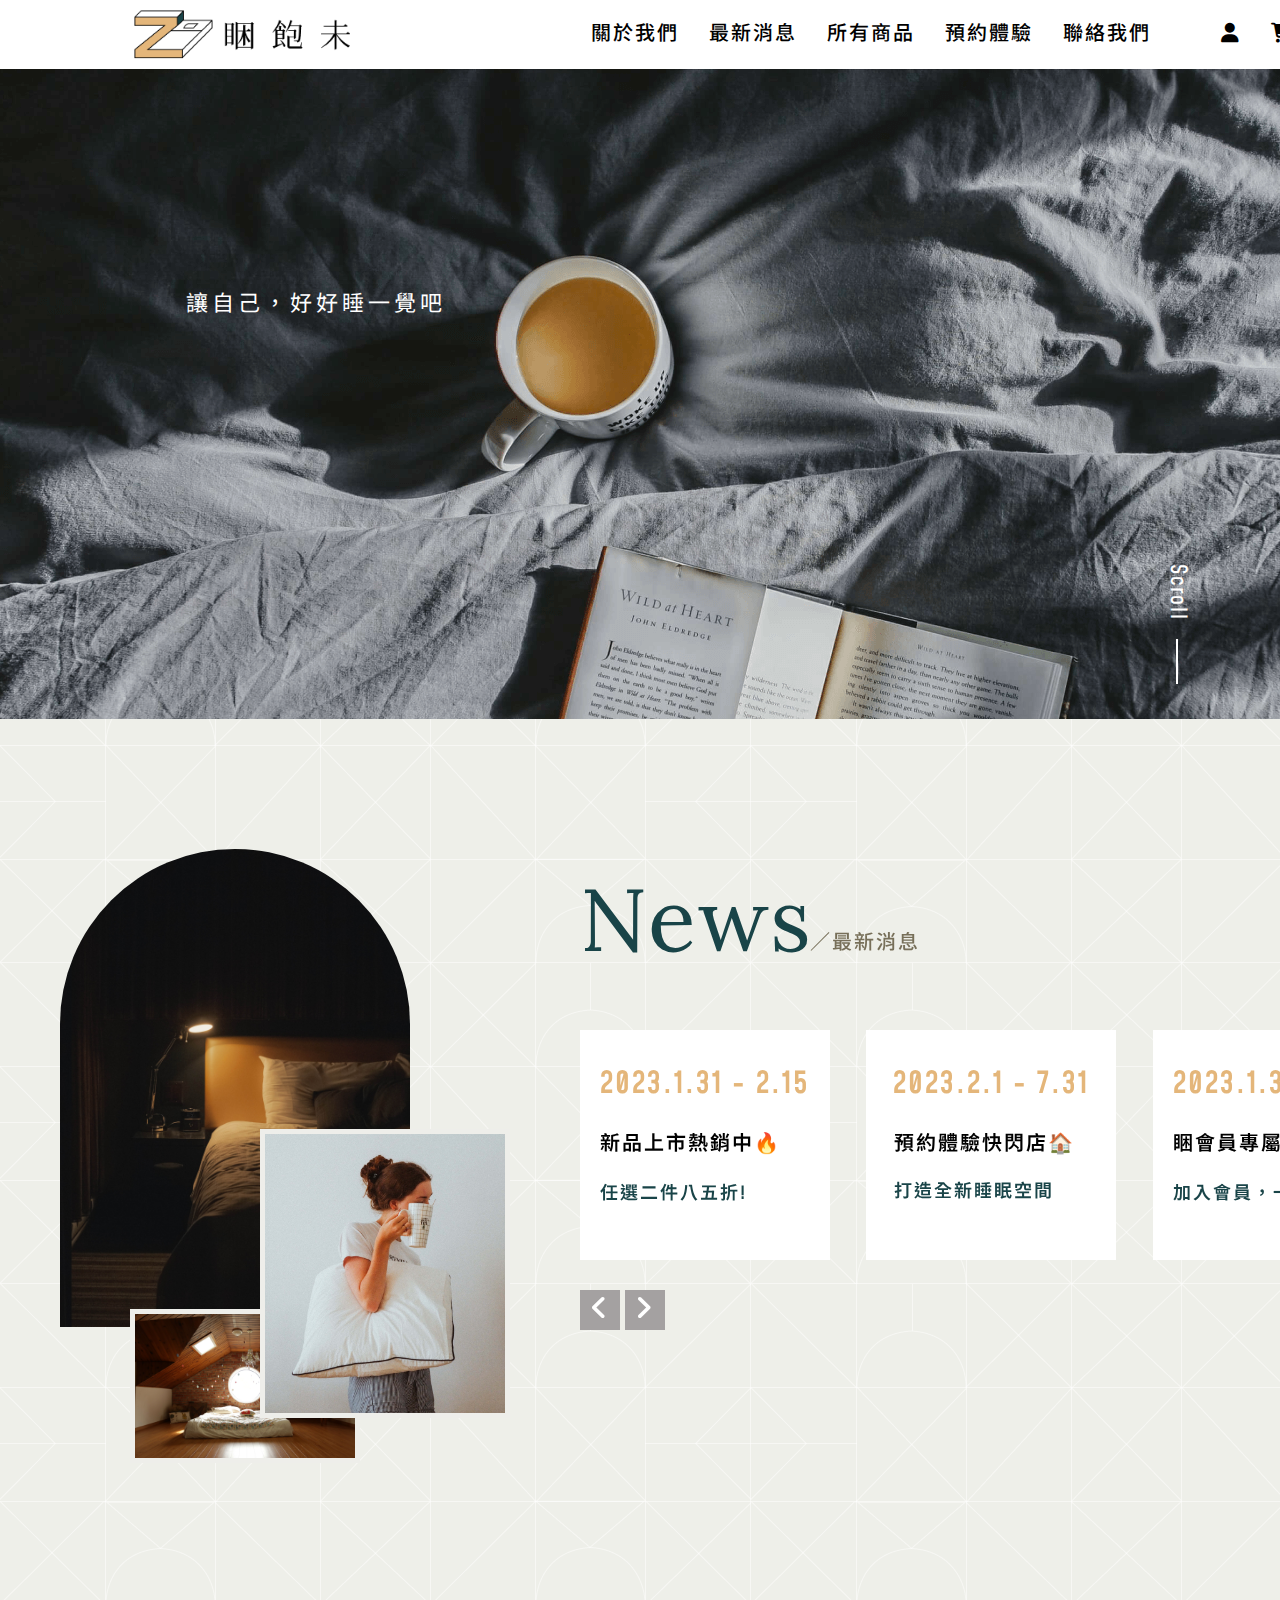
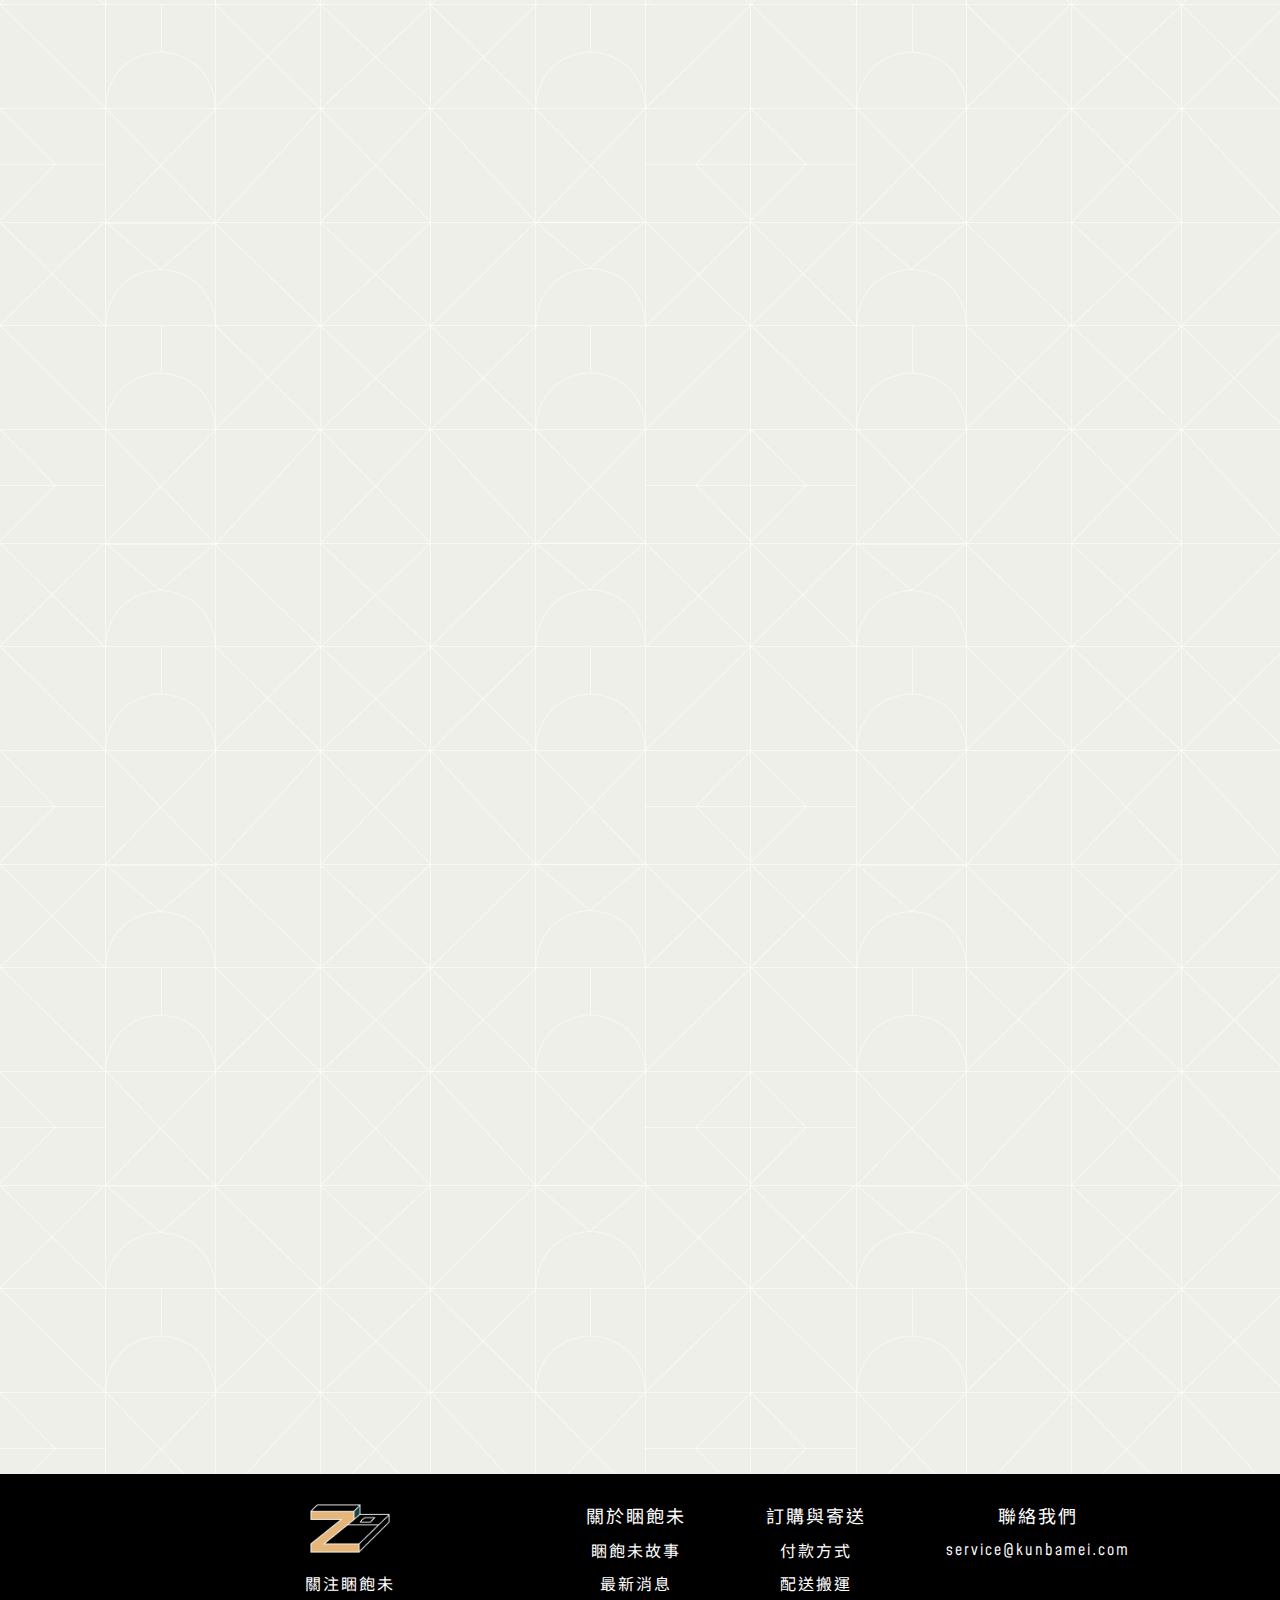
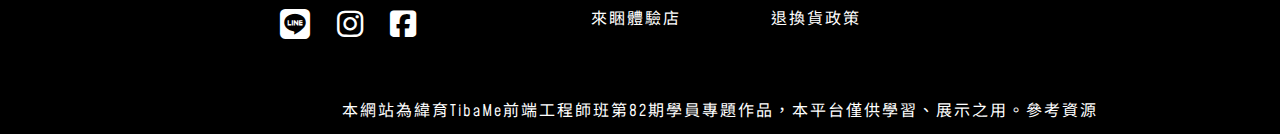
==== index.html @ 3c8e21cb "商品詳情js功能" ====
<!DOCTYPE html>
<html lang="en">
<head>
    <meta charset="UTF-8">
    <meta http-equiv="X-UA-Compatible" content="IE=edge">
    <meta name="viewport" content="width=device-width, initial-scale=1.0">
    <link rel="stylesheet" href="css/all.css">
    <!-- FontAwesome CDN -->
	<link rel="stylesheet" href="https://cdnjs.cloudflare.com/ajax/libs/font-awesome/6.2.1/css/all.min.css">
    <link rel="stylesheet" href="css/swiper-bundle.min.css">
    <link href="https://unpkg.com/aos@2.3.1/dist/aos.css" rel="stylesheet">
    <link rel="stylesheet" href="css/index.css">
    <title>睏飽未</title>
</head>
<body>
    <!-- wrapper -->
    <div class="wrapper">

        <!-- header -->
        <header>
            <div class="header_wrap">
                <!-- logo -->
                <div class="logo_header">
                    <a href="index.html" title="睏飽未">
                        <img src="img/header&footer/logo_black.png" alt="">
                    </a>
                </div>
                <!-- logo end-->

                <!-- nav -->
                <nav>
                    <ul>
                        <li>
                            <a href="about.html">關於我們</a>
                        </li>
                        <li>
                            <a href="news.html">最新消息</a>
                        </li>
                        <li>
                            <a href="products.html">所有商品</a>
                        </li>
                        <li>
                            <a href="reservation.html">預約體驗</a>
                        </li>
                        <li>
                            <a href="#" class="btn_modal">聯絡我們</a>
                        </li>
                        <li>
                            <a href="member_login.html">
                                <i class="fa-solid fa-user"></i>
                            </a>
                        </li>
                        <li>
                            <a href="">
                                <i class="fa-solid fa-cart-shopping"></i>
                            </a>
                        </li>
                    </ul>
                </nav>
                <!-- nav end -->
            </div>

        </header>
        <!-- header end -->

        <!-- bannerArea -->
        <div class="banner">

            <img src="img/index/banner.png" alt="">
            <p>讓自己，好好睡一覺吧</p>
            <div class="scroll_down"><a href="#main"> Scroll<span></span></div></a> 

        </div>
        <!-- bannerArea end -->

        <!-- main_area -->
        <main id="main">

            <!-- news_area -->
            <div class="news_area">

                <div class="newsimg" data-aos="fade-up" data-aos-duration="2000">

                    <img src="img/index/news_1.jpg" alt="" class="img_bottom">
                    <img src="img/index/news_2.jpg" alt="" class="img_center">
                    <img src="img/index/news_3.jpg" alt="" class="img_top">

                </div>

                
                <div class="news_right" data-aos="fade-up" data-aos-duration="2000">
                
                    <h1 >News</h1>
                    <h2>／最新消息</h2>
                    <div class="swiper">
                        <div class="swiper-wrapper">
                            <div class="swiper-slide aaa" data-swiper-autoplay="5000">
                                <ul>
                                    <li>
                                        <a href="news.html">
                                            <h3>2023.1.31 - 2.15</h3>
                                            <p class="main">新品上市熱銷中🔥</p>
                                            <p class="other">任選二件八五折!</p>
                                        </a>
                                    </li>
                                </ul>
                            </div>  

                            <div class="swiper-slide" data-swiper-autoplay="5000">
                                <ul>
                                    <li>
                                        <a href="news.html">
                                            <h3>2023.2.1 - 7.31</h3>
                                            <p class="second">預約體驗快閃店🏠</p>
                                            <p class="second_other">打造全新睡眠空間</p>
                                        </a>
                                    </li>
                                </ul>                                                        
                            </div>  

                            <div class="swiper-slide" data-swiper-autoplay="5000">
                                <ul>
                                    <li>
                                        <a href="news.html">
                                            <h3>2023.1.31 - 3.31</h3>
                                            <p class="main">睏會員專屬優惠🙋‍♀️🙋‍♂️</p>
                                            <p class="other">加入會員，一起享優惠。</p>
                                        </a>
                                    </li>
                                </ul>
                            </div>  

                            <div class="swiper-slide" data-swiper-autoplay="5000">
                                <ul>
                                    <li>
                                        <a href="news.html">
                                            <h3>2023.2.1 - 2.28</h3>
                                            <p class="second"> 抽獎送你住飯店🎊</p>
                                            <p class="second_other">有機會得大獎!</p>
                                        </a>
                                    </li>
                                </ul>
                            </div>  

                            <div class="swiper-slide" data-swiper-autoplay="5000">
                                <ul>
                                    <li>
                                        <a href="news.html">
                                            <h3>2023.1.31 - 2.15</h3>
                                            <p class="main">新品上市熱銷中🔥</p>
                                            <p class="other">任選二件八五折!</p>
                                        </a>
                                    </li>  
                                </ul>              
                            </div>  

                            <div class="swiper-slide" data-swiper-autoplay="5000">
                                <ul>
                                    <li>
                                        <a href="news.html">
                                            <h3>2023.2.1 - 7.31</h3>
                                            <p class="second">預約體驗快閃店🏠</p>
                                            <p class="second_other">打造全新睡眠空間</p>
                                        </a>
                                    </li>
                                </ul>
                            </div>  

                            <div class="swiper-slide" data-swiper-autoplay="5000">
                                <ul>
                                    <li>
                                        <a href="news.html">
                                            <h3>2023.1.31 - 3.31</h3>
                                            <p class="main">睏會員專屬優惠🙋‍♀️🙋‍♂️</p>
                                            <p class="other">加入會員，一起享優惠。</p>
                                        </a>
                                    </li>
                                </ul>
                            </div>

                        </div>

                        <!-- <div class="arrow_button">
                            <a href="#" class="arrow_button_next"><i class="fa-solid fa-angle-left"></i></a>
                            <a href="#" class="arrow_button_prev"><i class="fa-solid fa-angle-right"></i></a>
                        </div> -->
                        <div class="arrow_button">
                            <div class="arrow_button_next"><i class="fa-solid fa-angle-left"></i></div>
                            <div class="arrow_button_prev"><i class="fa-solid fa-angle-right"></i></div>
                        </div>

                    </div>

                </div>
                
            </div>
            <!-- news_area end-->

            <!-- about_area -->
            <div class="about_area" data-aos="fade-up" data-aos-duration="2000">

                <div class="about_wrapper">
                    <div class="about_left">

                        <h1>About</h1>
                        <h2>／關於我們</h2>
                        <img src="img/index/about.jpg" alt="" data-aos="fade-right" data-aos-duration="2000">

                    </div>
                    <div class="about_right" data-aos="fade-left"  data-aos-duration="3000">

                        <div class="top"></div>
                        <p>
                        闆娘備受失眠之苦，於是創立睏飽未<br>
                        解決失眠者的煩惱，讓您越睡愈好睡
                        </p>
                        <div class="bottom"></div>

                        <button class="view_about" style="vertical-align:middle"><a href="about.html"><span> VIEW MORE </span></a></button>

                    </div>
                </div>
            </div>
            <!-- about_area end-->

            <!-- bestsell_area -->
            <div class="bestsell_area" data-aos="fade-up" data-aos-duration="3000">

                <div class="top_block">
                    <h1>Bestsellers</h1>
                    <h2>／熱門商品</h2>
                </div>

                <ul>
                    <li>
                        <a href="product_detail.html">
                            <div class="img">
                                <img src="img/index/product1.png" alt="">
                            </div>
                            <h3>科技款好睏床墊</h3>
                            <p>NT$35,000</p>
                        </a>
                    </li>
                    <li>
                        <a href="product_detail.html">
                            <div class="img">
                                <img src="img/index/product2.png" alt="">
                            </div>
                            <h3>睏衣(春秋款)</h3>
                            <p>NT$799</p>
                        </a>
                    </li>
                    <li>
                        <a href="product_detail.html">
                            <div class="img">
                                <img src="img/index/product3.png" alt="">
                            </div>
                            <h3>好睏擴香</h3>
                            <p>NT$599</p>
                        </a>
                    </li>
                </ul>

                <button class="view_bestsell" style="vertical-align:middle"><a href="products.html"><span> VIEW MORE </span></a></button>

            </div>
            <!-- bestsell_area end-->

        </main>
        <!-- main_area end-->

        <!-- contact -->
        <div id="contactbox" class="none">
            <article>
                <form action="">
                    <h1>聯絡我們</h1>
                    <h2>謝謝您的主動聯絡，請留下要諮詢的問題，我們會用以下資訊進行回覆。</h2>
                    <input type="email" placeholder="輸入你的電子信箱"><br>
                    <textarea name="" id="" cols="30" rows="10" placeholder="輸入你的訊息。若是詢問店內特定商品，請留下商品名稱，也歡迎你留下電子信箱以外的聯絡方式，謝謝!"></textarea>
                    <button type="submit" class="btn_modal_close">發送</button>
                </form>
            </article>
        </div>
        <!-- contact end-->

        <!-- footer -->
        <footer>
            <div class="logo_footer">

                <a href="index.html" title="睏飽未">
                    <img src="img/header&footer/logo_white_old.png" alt="">
                </a>

                <p>關注睏飽未</p>
                <i class="fa-brands fa-line"></i>
                <i class="fa-brands fa-instagram"></i>
                <i class="fa-brands fa-square-facebook"></i>

            </div>

            <ul class="right_block">
                <li>
                    <ul>
                        <li>關於睏飽未</li>
                        <li><a href="#">睏飽未故事</a></li>
                        <li><a href="#">最新消息</a></li>
                        <li><a href="#">來睏體驗店</a></li>
                    </ul>
                </li>
                <li>
                    <ul>
                        <li>訂購與寄送</li>
                        <li><a href="#">付款方式</a></li>
                        <li><a href="#">配送搬運</a></li>
                        <li><a href="#">退換貨政策</a></li>
                    </ul>
                </li>
                <li>
                    <ul>
                        <li>聯絡我們</li>
                        <li style="font-size: 16px;">service@kunbamei.com</li>
                    </ul>
                </li>
            </ul>

            <p class="tibame">本網站為緯育TibaMe前端工程師班第82期學員專題作品，本平台僅供學習、展示之用。<a href="https://taichung.hotelinitial.com/">參考資源</a></p>

        </footer>
        <!-- footer end-->

    </div>
    <!-- wrapper end -->

    <script src="https://unpkg.com/aos@2.3.1/dist/aos.js"></script>
    <script src="js/swiper-bundle.min.js"></script>
    <script>
        AOS.init();

        //swiper
        let mySwiper = new Swiper ('.swiper', {
            loop: true, // 循環模式選項
            autoplay: true,
            slidesPerView: 3,
            navigation: {
                nextEl: ".arrow_button_next",
                prevEl: ".arrow_button_prev",
            },
        }) 

        //contact 彈窗
        let contactbox_el = document.getElementById("contactbox");
        let btn_modal = document.getElementsByClassName("btn_modal")[0];
        btn_modal.addEventListener("click", function(){
            contactbox_el.classList.remove("none");
        });
        let btn_modal_close = document.getElementsByClassName("btn_modal_close")[0];
        btn_modal_close.addEventListener("click", function(){
            confirm('發送成功');
            contactbox_el.classList.add("none");
        }); 
        contactbox_el.addEventListener("click", function(){
            this.classList.add("none");
        });
        // 點擊 contactbox 中的白色區域，不會關掉 modal
        contactbox_el.querySelector("article").addEventListener("click", function(e){
            e.stopPropagation();
        });
    </script>

</body>
</html>
---- css/all.css ----
@import url(reset.css);
@import url('https://fonts.googleapis.com/css2?family=Lora&family=Mohave:wght@400;500;600&family=Noto+Sans+TC:wght@300;400;500;700&display=swap');

*{
    box-sizing: border-box;
}

body{
    background-image: url(../img/bg/BG.png);
    font-family: Mohave, "Noto Sans TC";
    font-size: 16px;
    font-weight: 400;
    letter-spacing: 2px;
    line-height: 1.6;
}

/* header */

header{
    background-color: #fff;
    min-width: 1440px;
}

.header_wrap{
    width: 100%;
    min-width: 1440px;
    display: flex;
    justify-content: space-around;
}

.logo_header a img{
    display: block;
    max-width: 280px;
    padding: 10px 30px;
}

nav ul{
    display: flex;
}

nav ul li{
    margin-right: 30px;
}

nav ul li:nth-child(5){
    margin-right: 70px;
}
nav ul li:nth-child(7){
    margin-right: 40px;
}

nav ul li a{
    display: block;
    text-decoration: none;
    color: black;
    font-weight: 500;
    font-size: 20px;
    line-height: 68.97px;
    text-align: center;
}

nav ul li a:hover{
    color: #E4B67A;
}

/* header end */

/* contact */

.btn_modal_close{
    cursor: pointer;
}

.none{
    display: none;
}

#contactbox{
    z-index: 100;
    position: fixed;
    top: 0;
    left: 0;
    width: 100%;
    height: 100vh;
    background-color: hsla(0, 0%, 0%, .5);
}

/* 元素 article 置中及基本樣式 */
#contactbox article{
    background-color: white;
    width: 90%;
    max-width: 650px;
    padding: 20px;
    
    position: absolute;
    top: 50%;
    left: 50%;
    transform: translate(-50%, -50%);
}

#contactbox article form{
    padding: 10px;
}

#contactbox article h1{
    margin-bottom: 20px;
}

#contactbox article input{
    margin-top: 10px;
    font-size: 16px;
    width: 590px;
    height: 30px;
    outline: none;
}

#contactbox article textarea{
    resize: none;
    font-size: 16px;
    width: 590px;
    outline: none;
    margin-top: 20px;
}

#contactbox article button{
    font-size: 14px;
    padding: 6px 12px;
    border: none;
    background-color: #194448;
    color: #fff;
}

#contactbox article button:hover{
    cursor: pointer;
    background-color: #E4B67A;
}

/* contact end*/


/* footer */

footer{
    width: 100%;
    background-color: #000;
    color: #fff;
    padding: 0 230px;

    overflow: hidden;
}

.logo_footer{
    float: left;
    margin-left: 40px;
}

.logo_footer a img{
    display: block;
    width: 160px;
    padding: 30px 40px 20px;
}
.logo_footer p{
    text-align: center;
}

.logo_footer i{
    font-size: 30px;
    padding: 10px 10px 60px;
}

.right_block{
    float: right;
    display: flex;
    margin-top: 25px;
}

.right_block li{
    margin-right: 40px;
    font-size: 18px;
}


.right_block li ul li{
    text-align: center;
    margin-top: 5px;
}


.right_block li ul li a{
    color: #fff;
    font-size: 16px;
    text-decoration: none;
}

footer .tibame{
    clear: both;
    text-align: center;
    padding-bottom: 10px;
    font-size: 16px;
}

footer .tibame a{
    color: #fff;
    text-decoration: none;
}
/* footer end */
---- css/index.css ----
/* *{
    outline: 1px solid red;
} */
@import url('https://fonts.googleapis.com/css2?family=Lora&display=swap');

html {
    scroll-behavior: smooth;
  }
  
.wrapper{    
    width: 100%;
    /* max-width:100%;  */
    min-width: 1440px;
    /* margin: 0 auto; */
    /* max-width: 1920px; */
}

/* bannerArea */

.banner{
    position: relative;
}

.banner img{
    display: block;
    width: 100%;
}

.banner p{
    font-size: 22px;
    letter-spacing: 4px;
    color: white;
    position: absolute;
    z-index: 30;
    display: flex;
    align-items: start;
    justify-content: flex-end;
    top: 0;
    left: 0;
    bottom: 0;
    margin: auto;
    height: 33%;
    width: 31%;

    animation: sleep 1.2s linear backwards;
}
@keyframes sleep{
    0%{
        left: -100px; opacity: 0;
    }
    100%{
        left: 0px; opacity: 1;
    }
}
.banner .scroll_down{
    width: 70px;
    height: 155px;
    position: absolute;
    z-index: 25;
    bottom: 0;
    right: 230px;
    font-size: 22px;
    font-weight: 500;
    writing-mode: vertical-lr;
    padding-left: 20px;
}

.banner .scroll_down a{
    color: #fff;
}

.banner .scroll_down span::after{
    content: "";
    width: 2px;
    height: 45px;
    display: block;
    position: absolute;
    top: 75px;
    left: 36px;
    background: #fff;
}

/* bannerArea end */

/* main_area */

/* news_area */

.news_area{
    max-width: 1440px;
    margin: 0 auto;
    position: relative;
    padding-bottom: 250px;
    padding-top: 50px;
    
    display: flex;
}


.news_area .newsimg{
    padding: 80px 0 80px 60px;
    margin-bottom: 160px;
    
    position: relative;
    width: 100%;
    flex-basis: 720px;
}


.news_area .newsimg .img_bottom{
    display: block;
    border-radius: 35em 35em 0 0;
    position: absolute;
    z-index: 5;
    width: 100%;
    max-width: 350px;

    animation: img_bottom 2s ease-in-out forwards;
}
@keyframes img_bottom{
    0%{
        top: 110px;
    }
    100%{
        top: 100px;
    }
}

.news_area .newsimg .img_center{
    display: block;
    position: absolute;
    top: 540px;
    left: 130px;
    border: 5px solid #eeeeea;
    z-index: 10;
    width: 100%;
    width: 230px;

    animation: img_center 1.5s ease-in-out forwards;
}
@keyframes img_center{
    0%{
        left: 130px;
    }
    100%{
        left: 120px;
    }
}

.news_area .newsimg .img_top{
    display: block;
    position: absolute;
    top: 360px;
    right: 70px;
    border: 5px solid #eeeeea;
    z-index: 15;
    width: 100%;
    width: 250px;

    animation: img_top 1.3s ease-in-out forwards;
}
@keyframes img_top{
    0%{
        right: 70px;
    }
    100%{
        right: 60px;
    }
}


.news_right{
    padding-top: 80px;
    overflow: hidden;

    position: relative;
}
.news_right h1{
    font-size: 88px;
    color: #194448;
    float: left;
    font-family: 'Lora', serif;
}

.news_right h2{
    font-size: 20px;
    color: #776F59;
    font-weight: 500;
    float: right;

    position: absolute;
    top: 158px;
    left: 230px;
}

.news_right ul{
    display: flex;
    clear: both;
    padding-top: 40px;
}

.news_right ul li{
    width: 250px;
    height: 230px;
    background-color: white;
    margin-right: 40px;
    flex-shrink: 0;
}

.news_right ul li a{
    display: block;
    text-decoration: none;
    height: 100%;
}

.news_right ul li a:hover{
    background-color: #ccc;
}

.news_right ul li a,a:link,a:visited{
    color: #000;
    text-decoration: none;
}

.news_right ul li h3{
    font-size: 30px;
    color: #E4B67A;
    font-weight: 600;
    text-align: center;
    padding: 30px 0 20px 0;
}

.news_right .main{
    font-size: 20px;
    font-weight: 600;
    text-align: left;
    margin-left: 20px;
}

.news_right .other{
    font-size: 18px;
    text-align: left;
    margin-left: 20px;
    padding-top: 20px;
    color: #194448;
    font-weight: 600;
}

.news_right .second{
    margin-left: 28px;
    font-size: 20px;
    font-weight:600;
}


.news_right .second_other{
    margin-left: 28px;
    font-size: 18px;
    padding-top: 18px;
    color: #194448;
    font-weight: 600;
}

/* swiper */

.swiper{
    width: 860px;
}

.arrow_button{
    padding-top: 30px;
}
.arrow_button_next{
    display: inline-block;
    width: 40px;
    line-height: 40px;
    background-color: #A4A1A1;
    text-align: center;
    color: white;
    font-size: 28px;
}

.arrow_button_prev{
    display: inline-block;
    width: 40px;
    line-height: 40px;
    background-color: #A4A1A1;
    text-align: center;
    color: white;
    font-size: 28px;
}

.arrow_button_next:hover, .arrow_button_prev:hover{
    background-color: #194448;
}

/* news_area end */


/* about_area */

.about_area{
    /* padding: 30px 230px 70px; */
    background-color: #194448;
    min-width: 1440px;
}

.about_wrapper{
    /* min-width: 1440px; */
    display: flex;
    width: 76%;
    margin: 0 auto;
}

.about_left{
    flex-grow: 1;
    flex-basis: 450px;
    overflow: hidden;
    position: relative;
}

.about_left h1{
    font-size: 88px;
    font-family: 'Lora', serif;
    color: #fff;
    float: left;
    padding: 40px 0 0 80px;
}

.about_left h2{
    font-size: 20px;
    color: #fff;
    font-weight: 500;
    float: right;

    position: absolute;
    top: 117px;
    left: 337px;
}


.about_left img{
    display: block;
    width: 100%;
    width: 500px;
    border-radius: 0 0 12em 0;
    clear: both;
    padding: 40px 0 80px 120px;
    flex-shrink: 0;
}

.about_right{
    flex-grow: 1;
    position: relative;
}

.about_right .top{
    width: 100px;
    height: 100px;
    border-top: 2px solid #E4B67A;
    border-left: 2px solid #E4B67A;;
    margin-top: 150px;   
}

.about_right p{
    color: #fff;
    font-size: 20px;
    letter-spacing: 8px;
    text-align: center;
    line-height: 3.5;
    margin-right: 70px;
}

.about_right .bottom{
    width: 100px;
    height: 100px;
    border-bottom: 2px solid #E4B67A;
    border-right: 2px solid #E4B67A;;
    margin-top: 100px;
    float: right; 
    margin-right: 80px;
}

.about_right .view_about{
    display: inline-block;
    background-color: #E4B67A;
    border: none;
    color: #000;
    text-align: center;
    font-size: 20px;
    font-weight: 700;
    padding: 15px;
    width: 180px;
    transition: all 0.5s;
    cursor: pointer;
    margin: 5px;

    position: absolute;
    top: 410px;
    right: 190px;
}

.about_right .view_about span{
    cursor: pointer;
    display: inline-block;
    position: relative;
    transition: 0.5s;
}

.about_right .view_about span:after {
    content: '\00bb';
    position: absolute;
    opacity: 0;
    top: 0;
    right: -20px;
    transition: 0.5s;
}

.about_right .view_about:hover span {
    padding-right: 25px;
}

.about_right .view_about:hover span:after {
    opacity: 1;
    right: 0;
}

/* about_area end */


/* bestsell_area */

.bestsell_area{
    max-width: 1440px;
    margin: 0 auto;
    overflow: hidden;
    padding-bottom: 120px;

    position: relative;
}

.top_block{
    float: right;
    display: flex;
    margin: 30px 60px 0;
}

.top_block h1{
    font-size: 88px;
    flex-grow: 1;
    font-family: 'Lora', serif;
}

.top_block h2{
    font-size: 20px;
    font-weight: 500;

    flex-grow: 1;
    align-self: center;
    padding-top: 48px;
}

.bestsell_area ul{
    clear: both;
    display: flex;
    padding: 0 40px;
}

.bestsell_area li{
    flex-grow: 1;
    margin: 50px;
}

.bestsell_area li a:hover{
    color: #E4B67A;
}

.bestsell_area li a .img{
    max-width: 350px;
    overflow: hidden;
}

.bestsell_area li a .img img{
    display: block;
    width: 100%;
    transition: all 0.3s linear;
}

.bestsell_area li a .img img:hover{
    transform: scale(1.1);
    filter: opacity(.5);
    filter:brightness(1.2);
}

.bestsell_area li a h3{
    text-align: center;
    font-weight: 500;
    padding-top: 10px;
}

.bestsell_area li a p{
    text-align: center;
    font-weight: 600;
    padding-top: 5px;
}

.bestsell_area  .view_bestsell{
    display: inline-block;
    background-color: #E4B67A;
    border: none;
    color: #000;
    text-align: center;
    font-size: 20px;
    font-weight: 700;
    padding: 15px;
    width: 180px;
    transition: all 0.5s;
    cursor: pointer;
    margin: 5px;

    position: absolute;
    top: 690px;
    right: 620px;
}

.bestsell_area .view_bestsell span{
    cursor: pointer;
    display: inline-block;
    position: relative;
    transition: 0.5s;
}

.bestsell_area  .view_bestsell span:after{
    content: '\00bb';
    position: absolute;
    opacity: 0;
    top: 0;
    right: -20px;
    transition: 0.5s;
}

.bestsell_area  .view_bestsell:hover span{
    padding-right: 25px;
}

.bestsell_area  .view_bestsell:hover span:after{
    opacity: 1;
    right: 0;
} 

/* bestsell_area end */
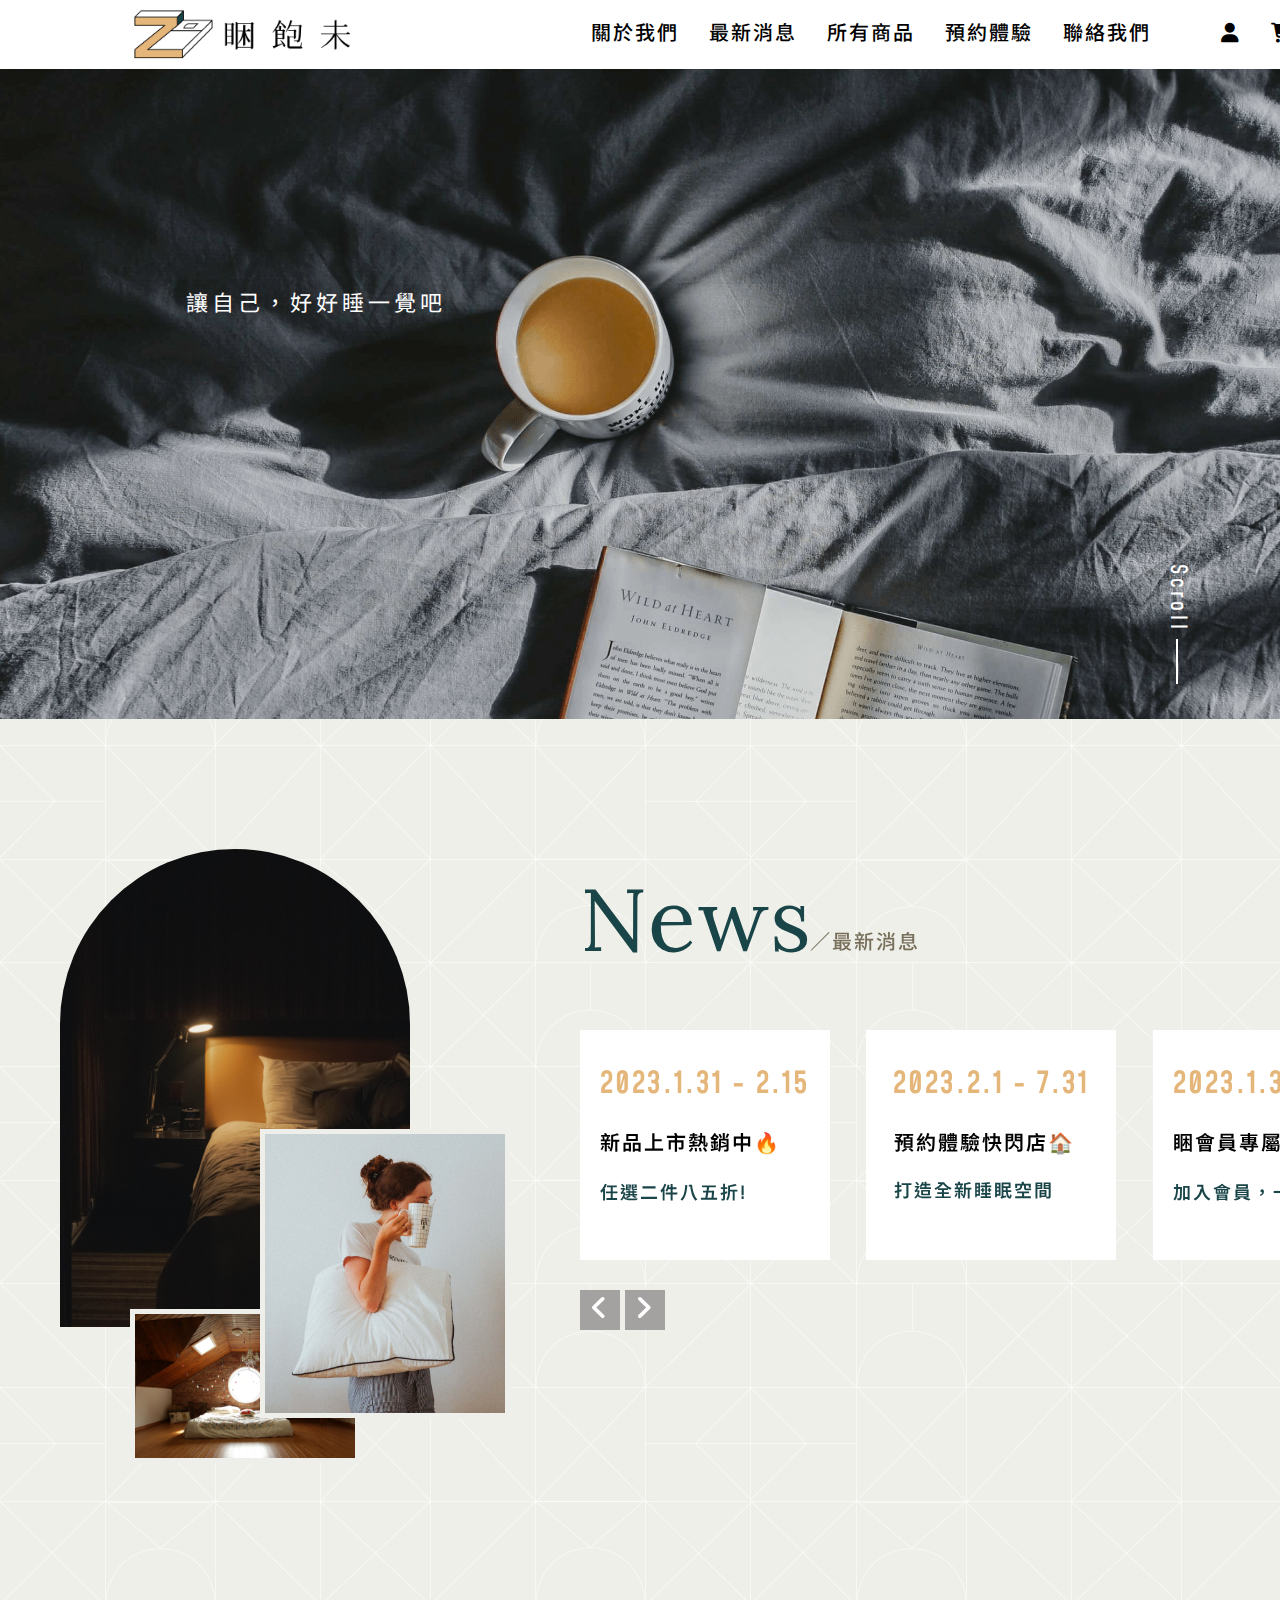
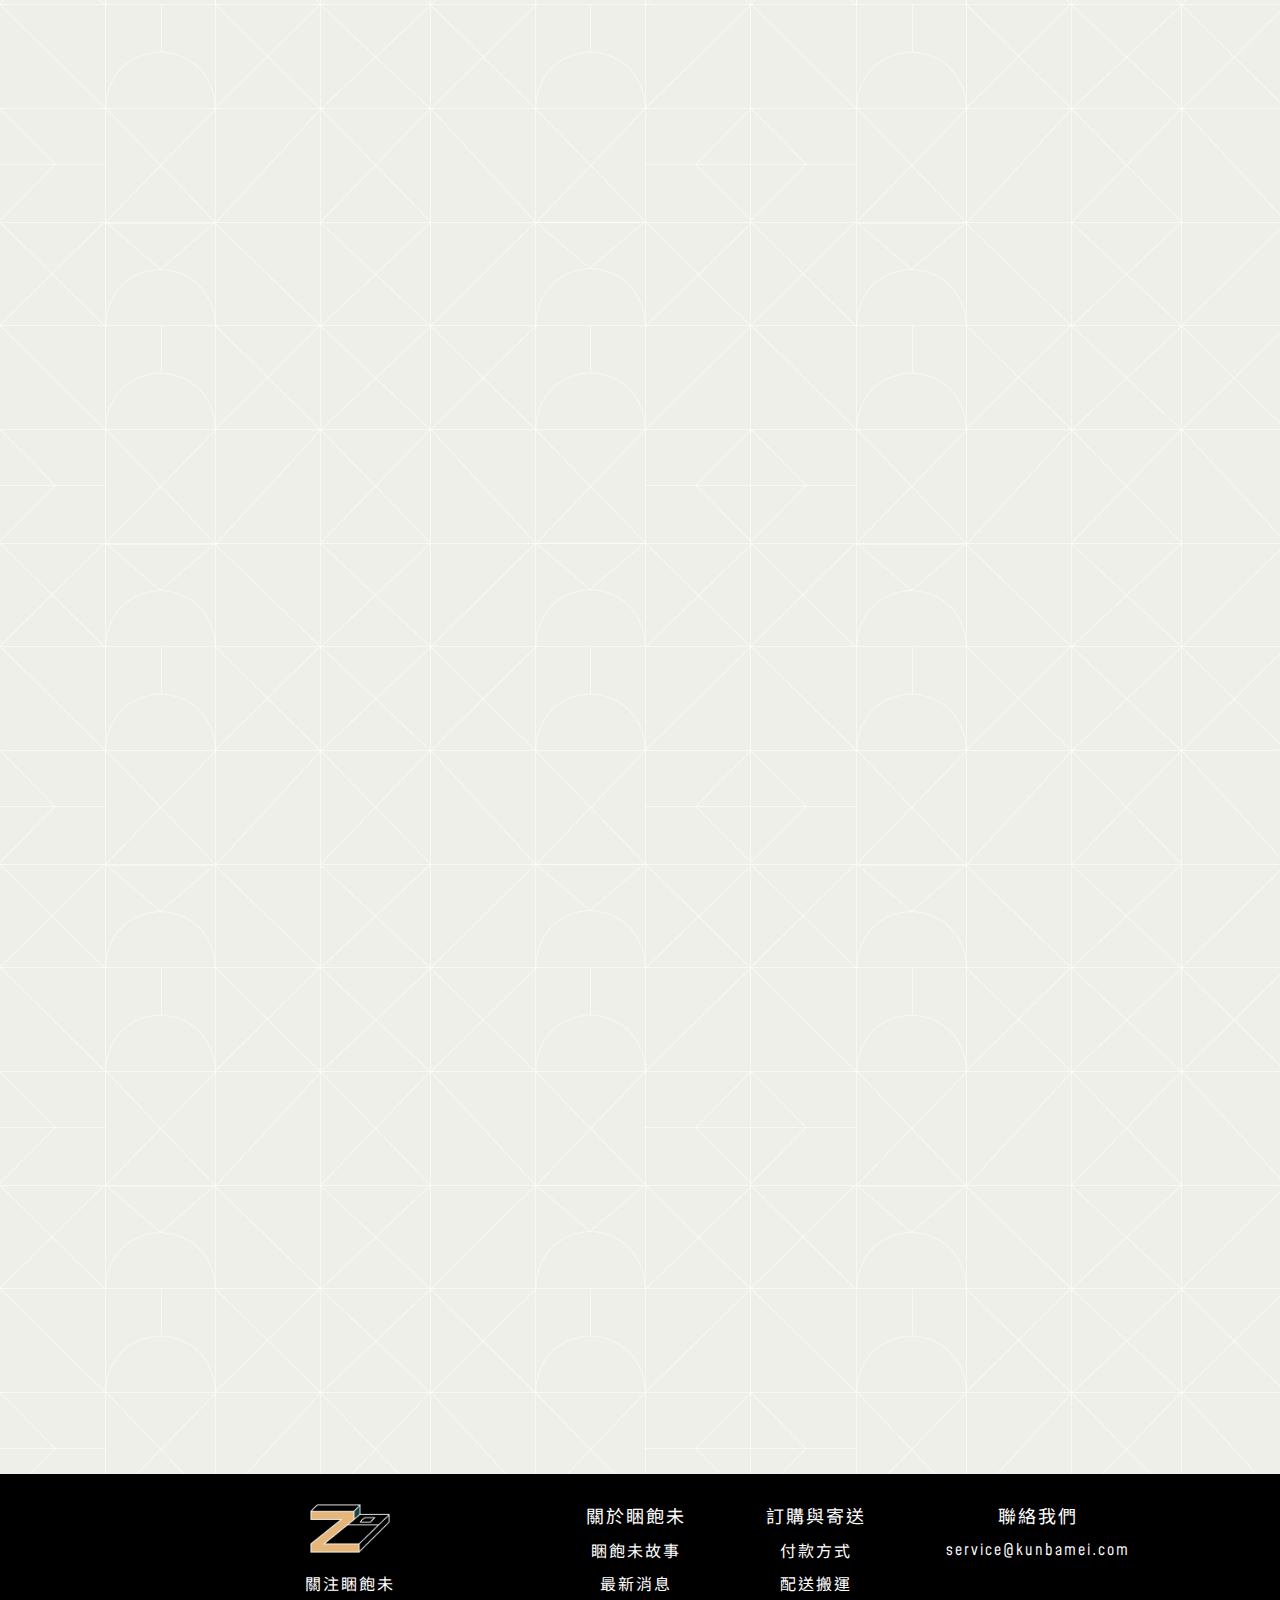
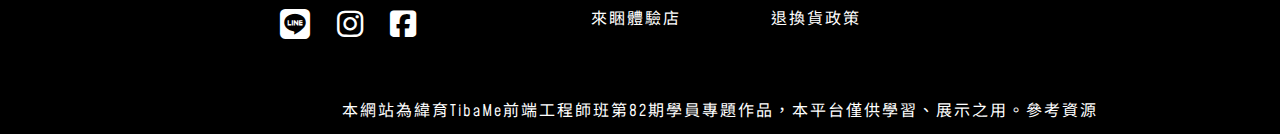
==== commit 85a1a443: "about.html更改" ====
--- a/index.html
+++ b/index.html
@@ -31,7 +31,7 @@
                 <nav>
                     <ul>
                         <li>
-                            <a href="about.html">關於我們</a>
+                            <a href="about_r1.html">關於我們</a>
                         </li>
                         <li>
                             <a href="news.html">最新消息</a>
--- a/css/index.css
+++ b/css/index.css
@@ -63,6 +63,7 @@
     font-weight: 500;
     writing-mode: vertical-lr;
     padding-left: 20px;
+    letter-spacing: 4px;
 }
 
 .banner .scroll_down a{
@@ -308,7 +309,7 @@
 .about_wrapper{
     /* min-width: 1440px; */
     display: flex;
-    width: 76%;
+    width: 90%;
     margin: 0 auto;
 }
 
@@ -317,6 +318,7 @@
     flex-basis: 450px;
     overflow: hidden;
     position: relative;
+    margin-left: 55px;
 }
 
 .about_left h1{
@@ -346,12 +348,12 @@
     border-radius: 0 0 12em 0;
     clear: both;
     padding: 40px 0 80px 120px;
-    flex-shrink: 0;
 }
 
 .about_right{
     flex-grow: 1;
     position: relative;
+    margin-right: 55px;
 }
 
 .about_right .top{
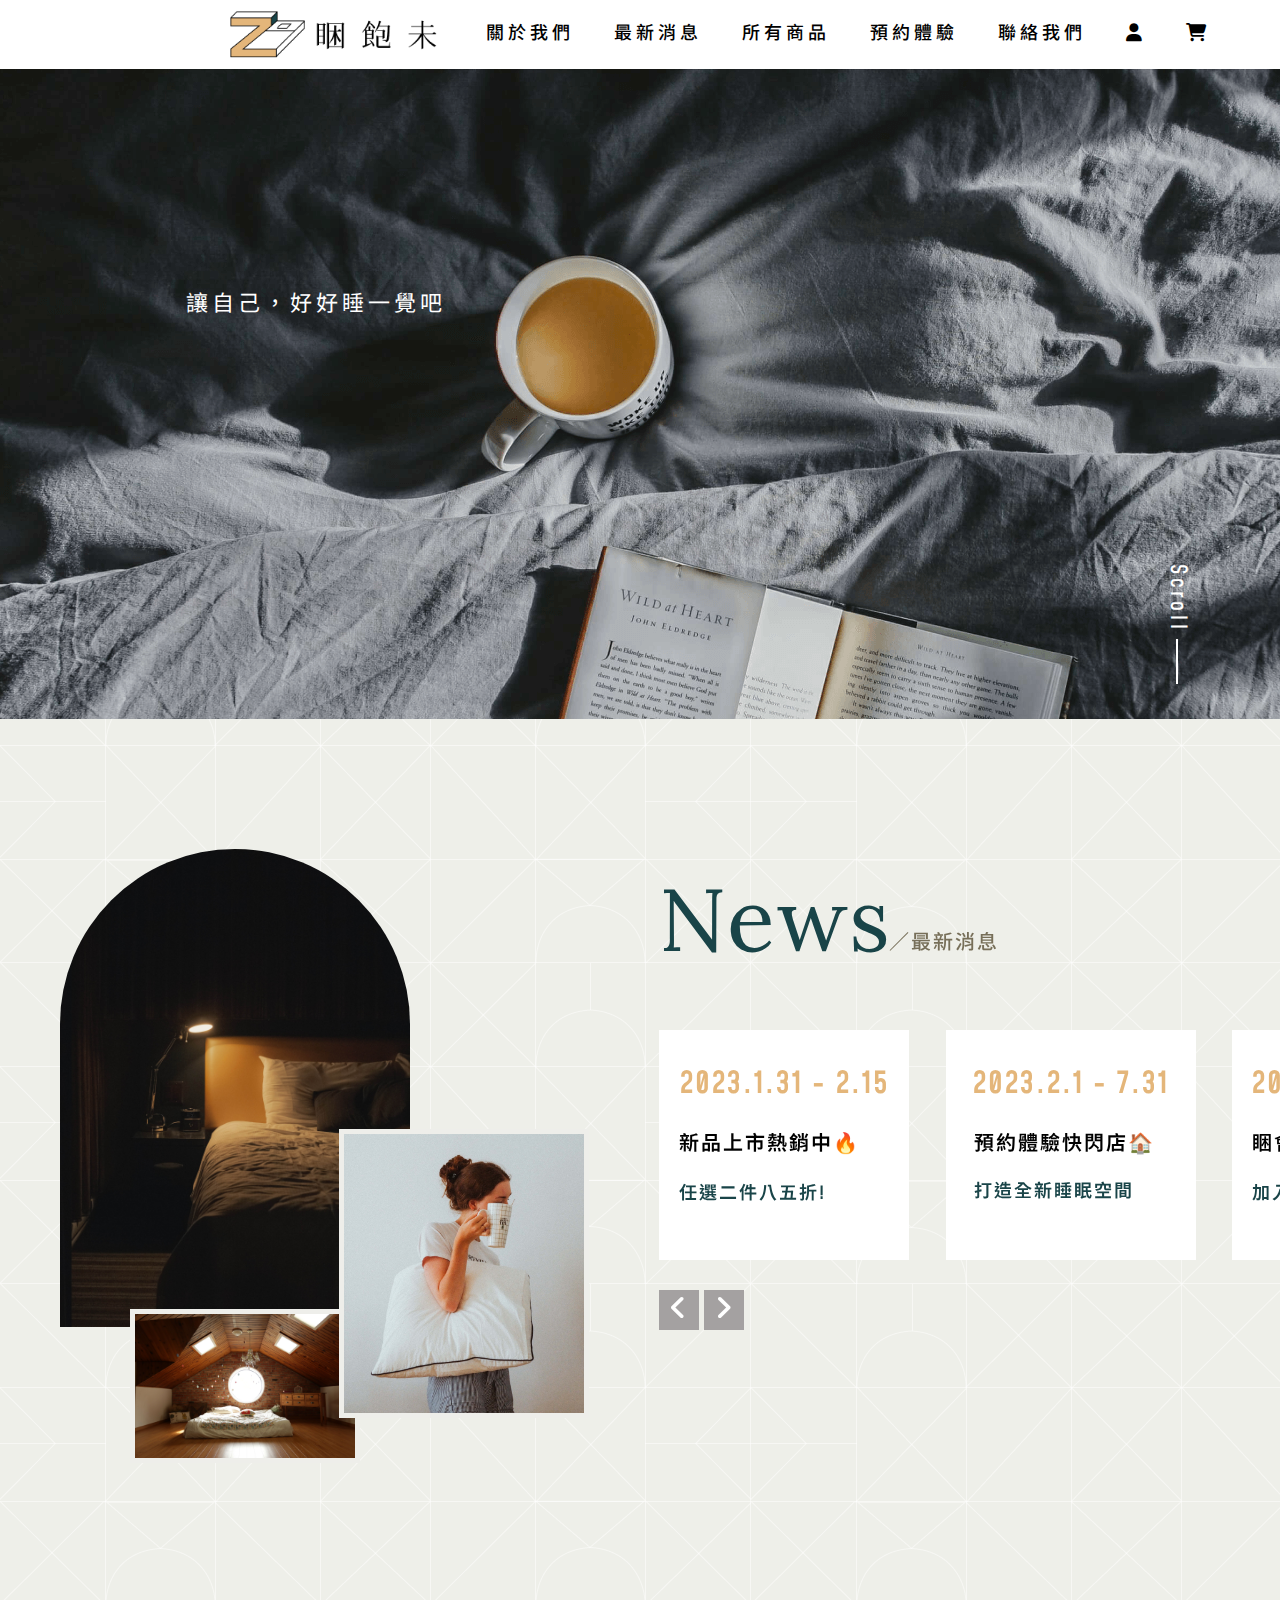
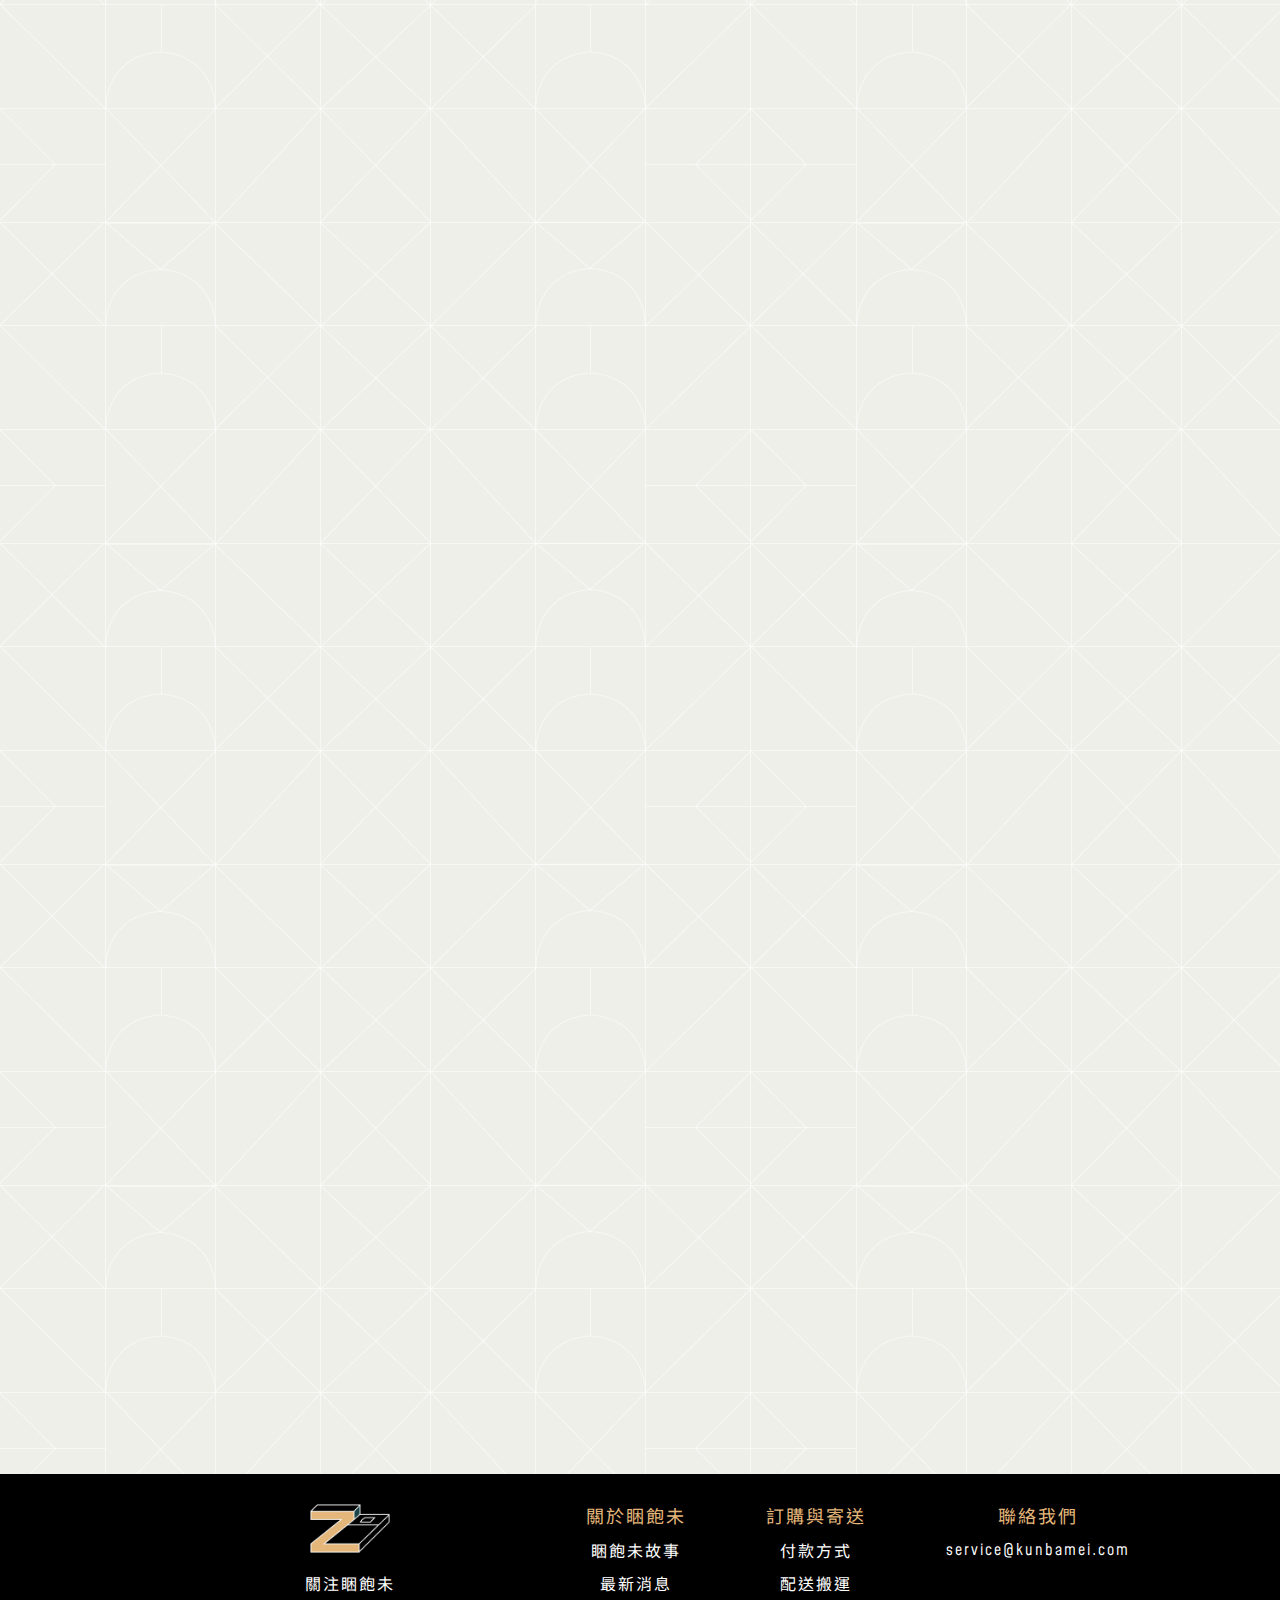
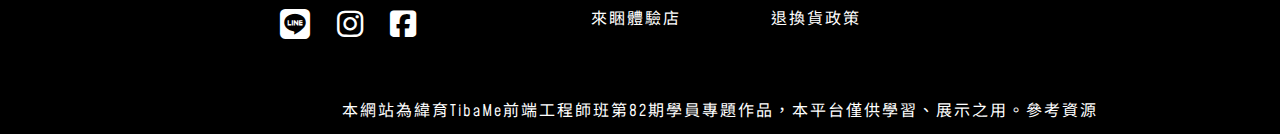
==== commit c3c74007: "商品詳情頁數量按鈕ok&漢堡" ====
--- a/index.html
+++ b/index.html
@@ -19,6 +19,11 @@
         <!-- header -->
         <header>
             <div class="header_wrap">
+
+                <!-- hamburger -->
+                <input class="menu-btn" type="checkbox" id="menu-btn" />
+                <label class="menu-icon" for="menu-btn"><div class="navicon"></div></label>
+                
                 <!-- logo -->
                 <div class="logo_header">
                     <a href="index.html" title="睏飽未">
@@ -29,7 +34,7 @@
 
                 <!-- nav -->
                 <nav>
-                    <ul>
+                    <ul class="menu">
                         <li>
                             <a href="about_r1.html">關於我們</a>
                         </li>
@@ -66,7 +71,11 @@
         <!-- bannerArea -->
         <div class="banner">
 
-            <img src="img/index/banner.png" alt="">
+            <picture>
+                <source srcset="img/index/banner_small.png" media="(max-width: 428px)">
+                <img src="img/index/banner.png" alt="">
+            </picture>
+            <!-- <img src="img/index/banner.png" alt=""> -->
             <p>讓自己，好好睡一覺吧</p>
             <div class="scroll_down"><a href="#main"> Scroll<span></span></div></a> 
 
@@ -77,6 +86,7 @@
         <main id="main">
 
             <!-- news_area -->
+
             <div class="news_area">
 
                 <div class="newsimg" data-aos="fade-up" data-aos-duration="2000">
@@ -180,10 +190,7 @@
 
                         </div>
 
-                        <!-- <div class="arrow_button">
-                            <a href="#" class="arrow_button_next"><i class="fa-solid fa-angle-left"></i></a>
-                            <a href="#" class="arrow_button_prev"><i class="fa-solid fa-angle-right"></i></a>
-                        </div> -->
+        
                         <div class="arrow_button">
                             <div class="arrow_button_next"><i class="fa-solid fa-angle-left"></i></div>
                             <div class="arrow_button_prev"><i class="fa-solid fa-angle-right"></i></div>
@@ -197,6 +204,7 @@
             <!-- news_area end-->
 
             <!-- about_area -->
+
             <div class="about_area" data-aos="fade-up" data-aos-duration="2000">
 
                 <div class="about_wrapper">
@@ -207,7 +215,7 @@
                         <img src="img/index/about.jpg" alt="" data-aos="fade-right" data-aos-duration="2000">
 
                     </div>
-                    <div class="about_right" data-aos="fade-left"  data-aos-duration="3000">
+                    <div class="about_right" data-aos="fade-up"  data-aos-duration="2000">
 
                         <div class="top"></div>
                         <p>
@@ -224,7 +232,8 @@
             <!-- about_area end-->
 
             <!-- bestsell_area -->
-            <div class="bestsell_area" data-aos="fade-up" data-aos-duration="3000">
+
+            <div class="bestsell_area" data-aos="fade-up" data-aos-duration="2000">
 
                 <div class="top_block">
                     <h1>Bestsellers</h1>
@@ -318,7 +327,7 @@
                 <li>
                     <ul>
                         <li>聯絡我們</li>
-                        <li style="font-size: 16px;">service@kunbamei.com</li>
+                        <li style="font-size: 16px; color: white;">service@kunbamei.com</li>
                     </ul>
                 </li>
             </ul>
@@ -345,6 +354,18 @@
                 nextEl: ".arrow_button_next",
                 prevEl: ".arrow_button_prev",
             },
+            // breakpoints: {
+            //   1: {
+            //     slidesPerView: 1,
+            //     centeredSlides: false,
+            //     spaceBetween: 5,
+            //   },
+            //   992: {
+            //     slidesPerView: 3,
+            //     spaceBetween: 20,
+            //     centeredSlides: false,
+            //   },
+            // }
         }) 
 
         //contact 彈窗
--- a/css/all.css
+++ b/css/all.css
@@ -26,27 +26,49 @@
     min-width: 1440px;
     display: flex;
     justify-content: space-around;
+    /* justify-content: space-between;*/
+    padding: 0 160px;
+}
+
+ /* menu btn checkbox隱藏*/
+ .menu-btn {
+    display: none;
+}
+
+.logo_header{
+    /* margin-right: 400px; */
+    flex-grow: 1;
+}
+
+
+.logo_header a {
+    display: block;
+    line-height: 60px;
 }
 
 .logo_header a img{
     display: block;
     max-width: 280px;
-    padding: 10px 30px;
+    padding: 11px 0 11px 70px;
 }
 
 nav ul{
     display: flex;
+    margin-left: 0px;
 }
 
 nav ul li{
-    margin-right: 30px;
+    margin-right: 40px;
 }
 
 nav ul li:nth-child(5){
+    /* margin-right: 70px; */
+}
+nav ul li:nth-child(6){
+    /* margin-right: 30px; */
+}
+nav ul li:nth-child(7){
     margin-right: 70px;
-}
-nav ul li:nth-child(7){
-    margin-right: 40px;
 }
 
 nav ul li a{
@@ -54,9 +76,10 @@
     text-decoration: none;
     color: black;
     font-weight: 500;
-    font-size: 20px;
+    font-size: 18px;
     line-height: 68.97px;
     text-align: center;
+    letter-spacing: 4px;
 }
 
 nav ul li a:hover{
@@ -104,6 +127,8 @@
 
 #contactbox article h1{
     margin-bottom: 20px;
+    border-bottom: 2px solid #E4B67A;
+    width: 72px;
 }
 
 #contactbox article input{
@@ -183,6 +208,7 @@
 .right_block li ul li{
     text-align: center;
     margin-top: 5px;
+    color: #E4B67A;
 }
 
 
@@ -203,4 +229,217 @@
     color: #fff;
     text-decoration: none;
 }
-/* footer end */+/* footer end */
+
+
+/*---------- 螢幕小於 428 時 ----------*/
+@media screen and (max-width: 428px){
+
+    body{
+        background-size: contain;
+    }
+
+    .wrapper{
+        min-width: auto;
+    }
+
+    /* header */
+
+
+    .header_wrap{
+        min-width: auto;
+        height: 60px;
+        background-color: #fff;
+        position: fixed;
+        width: 100vw;
+        left: 0;
+        top: 0;
+        z-index: 100;
+
+        padding: 0;
+        /* justify-content: flex-start; */
+        /* justify-content: space-between; */
+        justify-content: end;
+    }
+
+    .logo_header{
+        /* margin-right: 400px; */
+        flex-grow: 0;
+    }
+
+    .logo_header a img{
+        height: 60px;
+        padding-right: 20px;
+    }
+    
+    nav ul li:nth-child(7){
+        margin: 0 auto;
+    }
+    
+    /*選單線*/
+
+    .menu-icon{
+        width: 60px;
+        height: 60px;
+        /* background: ; */
+        cursor: pointer;
+        display: block;
+        padding: 16px;
+
+        position: fixed;
+        left: 0;
+        z-index: 2;
+    }
+    .navicon,
+    .navicon::before,
+    .navicon::after {
+        background: #E4B67A;
+        content: '';
+        display: block;
+        height: 3px;
+        position: absolute;
+        transition: .2s ease-out;
+        width: 30px;
+    }
+    .navicon{
+        left: 18px;
+        top: 27px;
+    }
+    .navicon::before{
+        top: -8px;
+    }
+
+    .navicon::after{
+        top: 8px;
+    }
+
+    /* menu btn checkbox隱藏*/
+    .menu-btn {
+        display: none;
+    }
+
+    /*點選選單變叉叉*/
+
+    .menu-btn:checked ~ .menu-icon .navicon {
+        background: transparent;
+    }
+
+    .menu-btn:checked ~ .menu-icon .navicon:before {
+        transform: rotate(45deg);
+    }
+
+    .menu-btn:checked ~ .menu-icon .navicon:after {
+        transform: rotate(-45deg);
+    }
+
+    .menu-btn:checked ~ .menu-icon:not(.steps) .navicon:before,
+    .menu-btn:checked ~ .menu-icon:not(.steps) .navicon:after {
+    top: 0;
+    }
+
+    /*選單開合*/
+
+    .menu-btn:checked ~ nav {
+        width: 100%;
+    }
+
+    nav {
+        width: 0px;
+        height: 100vh;
+        background: #194448;
+        padding-top: 60px;
+        position: fixed;
+        left: 0; 
+        /* 從左邊滑入 */
+        z-index: 1;
+        transition: all .6s;
+        overflow: hidden;
+    }
+
+    /*選單向外推*/
+    .menu{
+        display: block;
+        /* margin-left:70px; */
+        padding: 0;
+    }
+
+    .menu li {
+        display: block;
+        width: calc(100% - 20px);    
+        margin: 0 auto;
+        border-bottom: 0.1px solid rgb(137, 134, 134);
+    }
+
+    .menu li:nth-child(6),
+    .menu li:nth-child(7){
+        border: none;
+    }
+
+    .menu li a{
+        color: white;
+        font-weight: 400;
+    }
+
+
+    /* contact */
+    #contactbox article{
+        width: 80%;
+        padding: 10px;
+    }
+
+
+    #contactbox article input{
+        width: 100%;
+    }
+    #contactbox article textarea{
+        width: 100%;
+    }
+
+    /* footer */
+    footer{
+        width: auto;
+        padding: 0;
+
+    }
+    .logo_footer{
+        float: none;
+        margin: 0;
+        text-align: center;
+    }
+
+    .logo_footer a img{
+        width: 140px;
+        margin: 0 auto;
+        padding-bottom: 10px;
+    }
+
+    .logo_footer p{
+        display: none;
+    }
+    
+    .logo_footer i{
+        padding-bottom: 10px;
+    }
+
+    .right_block{
+        float: none;
+        flex-direction: column;
+        margin: 10px 0 20px;
+    }
+    .right_block li{
+        margin: 0;
+        margin-bottom: 5px;
+        font-size: 16px;
+    }
+    .right_block li ul li{
+        margin: 0;
+    }
+    .right_block li ul li a{
+        font-size: 14px;
+    }
+    footer .tibame{
+        font-size: 14px;
+        padding-bottom: 5px;
+    }
+
+}--- a/css/index.css
+++ b/css/index.css
@@ -1,7 +1,7 @@
 /* *{
     outline: 1px solid red;
 } */
-@import url('https://fonts.googleapis.com/css2?family=Lora&display=swap');
+@import url('https://fonts.googleapis.com/css2?family=Lora:wght@400;500;600&family=Mohave:wght@400;500;600&family=Noto+Sans+TC:wght@300;400;500;700&display=swap');
 
 html {
     scroll-behavior: smooth;
@@ -19,6 +19,7 @@
 
 .banner{
     position: relative;
+
 }
 
 .banner img{
@@ -550,4 +551,251 @@
     right: 0;
 } 
 
-/* bestsell_area end */+/* bestsell_area end */
+
+/*---------- 螢幕小於 428 時 ----------*/
+@media screen and (max-width: 428px){
+
+    body{
+        background-size: contain;
+    }
+
+    .wrapper{
+        min-width: auto;
+    }
+
+    .banner p{
+        font-size: 16px;
+        font-weight: 500;
+        letter-spacing: 4px;
+        color: white;
+        position: absolute;
+        z-index: 30;
+        display: flex;
+        align-items: start;
+        justify-content: flex-end;
+        top: 0;
+        left: 0;
+        bottom: 0;
+        margin: auto;
+        height: 23%;
+        width: 85%;
+        animation: sleep 1.2s linear forwards;
+    }
+    @keyframes sleep{
+        0%{
+            left: -30px; opacity: 0;
+        }
+        100%{
+            left: 40px; opacity: 1;
+        }
+    }
+    .banner .scroll_down{
+        display: none;
+    }
+
+    /* news_area */
+    .news_area{
+        max-width: 100%;
+        flex-direction: column;
+        padding: 0;
+    }
+
+    .news_area .newsimg{
+        padding: 0;
+        margin-bottom: 0;
+        /* width: 70%; */
+        /* position: static; */
+        flex-basis: auto;
+    }
+
+    .news_right{
+        padding-top: 0;
+        /* overflow: hidden; */
+        /* position: static; */
+    }
+    .news_area .newsimg .img_bottom{
+        max-width: 100%;
+        width: 80%;
+        position: static;
+        padding: 30px;
+        animation: none;
+        margin: 0 auto;
+    }
+    .news_area .newsimg .img_center{
+        display: none;
+    }
+
+    .news_area .newsimg .img_top{
+        top: 55%;
+        left: 50%;
+        width: 40%;
+        border: none;
+        animation: none;
+    }
+
+    .news_right h1{
+        font-size: 42px;
+        font-weight: 500;
+        padding-left: 20px;
+        padding-top: 15px;
+    }
+
+    .news_right h2{
+        display: inline-block;
+        position: static;
+        float: none;
+        font-size: 14px;
+        padding-top: 48px;
+    }
+    .swiper{
+        /* width: 100%; */
+        /* width: calc(100% - 20px); */
+    }
+    .swiper-wrapper{}
+
+    .news_right ul{
+        padding-top: 20px;
+    }
+    .news_right ul li{}
+
+    .news_right ul li h3{
+        font-size: 26px;
+        text-align: left;
+        padding-left: 20px; 
+        padding-bottom: 30px;  
+    }
+    .news_right .main{
+        font-size: 18px;
+    }
+    .news_right .second{
+        font-size: 18px;
+        margin-left: 20px;
+    }
+    .news_right .second_other{
+        margin-left: 20px;
+    }
+
+    .arrow_button{
+        padding: 30px 10px 50px;
+        display: inline-block;
+    }
+
+    .arrow_button_next{
+        font-size: 26px;
+        width: 35px;
+        line-height: 35px;
+        padding-top: 4px;
+        margin-right: 5px;
+    }
+    .arrow_button_prev{
+        font-size: 26px;
+        width: 35px;
+        line-height: 35px;
+        padding-top: 4px;
+    }
+
+    /* about_area */
+    .about_area{
+        min-width: auto;
+    }
+
+    .about_wrapper{
+        flex-direction: column;
+        width: auto;
+    }
+    .about_left{
+        flex-basis: auto;
+        overflow: initial;
+        margin: 0;
+    }
+
+    .about_left h1{
+        font-size: 42px;
+        font-weight: 500;
+        padding: 30px 0 0 20px;
+    }
+
+    .about_left h2{
+        position: static;
+        float: none;
+        font-size: 14px;
+        padding-top: 62px;
+      
+    }
+
+    .about_left img{
+        /* width: 70%;
+        padding: 20px; */
+        width: 100%;
+        padding: 30px 60px;
+    }
+
+    .about_right{
+        flex-basis: auto;
+        margin-right: 0px;
+        width: 100%;
+        text-align: center;
+    }
+    .about_right .top{
+        display: none;
+    }
+    .about_right p{
+        font-size: 16px;
+        letter-spacing: 3px;
+        margin-right: 0;
+    }
+    .about_right .bottom{
+        display: none;
+    }
+
+    .about_right .view_about{
+        position: static;
+        width: 140px;
+        font-size: 16px;
+        padding: 10px;
+        margin-bottom: 50px;
+    }
+
+    /* bestsell_area */
+    
+    .bestsell_area{
+        max-width: 100%;
+        text-align: center;
+        padding-bottom: 70px;
+    }
+    .top_block{
+        margin: 30px 0 0 0;
+        float: left;
+    }
+    .top_block h1{
+        font-size: 36px;
+        font-weight: 500;
+        padding: 0 0 0 20px;
+    }
+    .top_block h2{
+        font-size: 14px;
+        padding-right: 68px;
+        padding-top: 16px;
+    }
+    .bestsell_area ul{
+        flex-direction: column;
+        padding: 0;
+    }
+    .bestsell_area li{
+        margin: 30px auto;
+    }
+    
+    .bestsell_area .view_bestsell{
+        position: static;
+        width: 140px;
+        font-size: 16px;
+        padding: 10px;
+        margin-bottom: 20px;
+    }
+
+
+
+
+
+}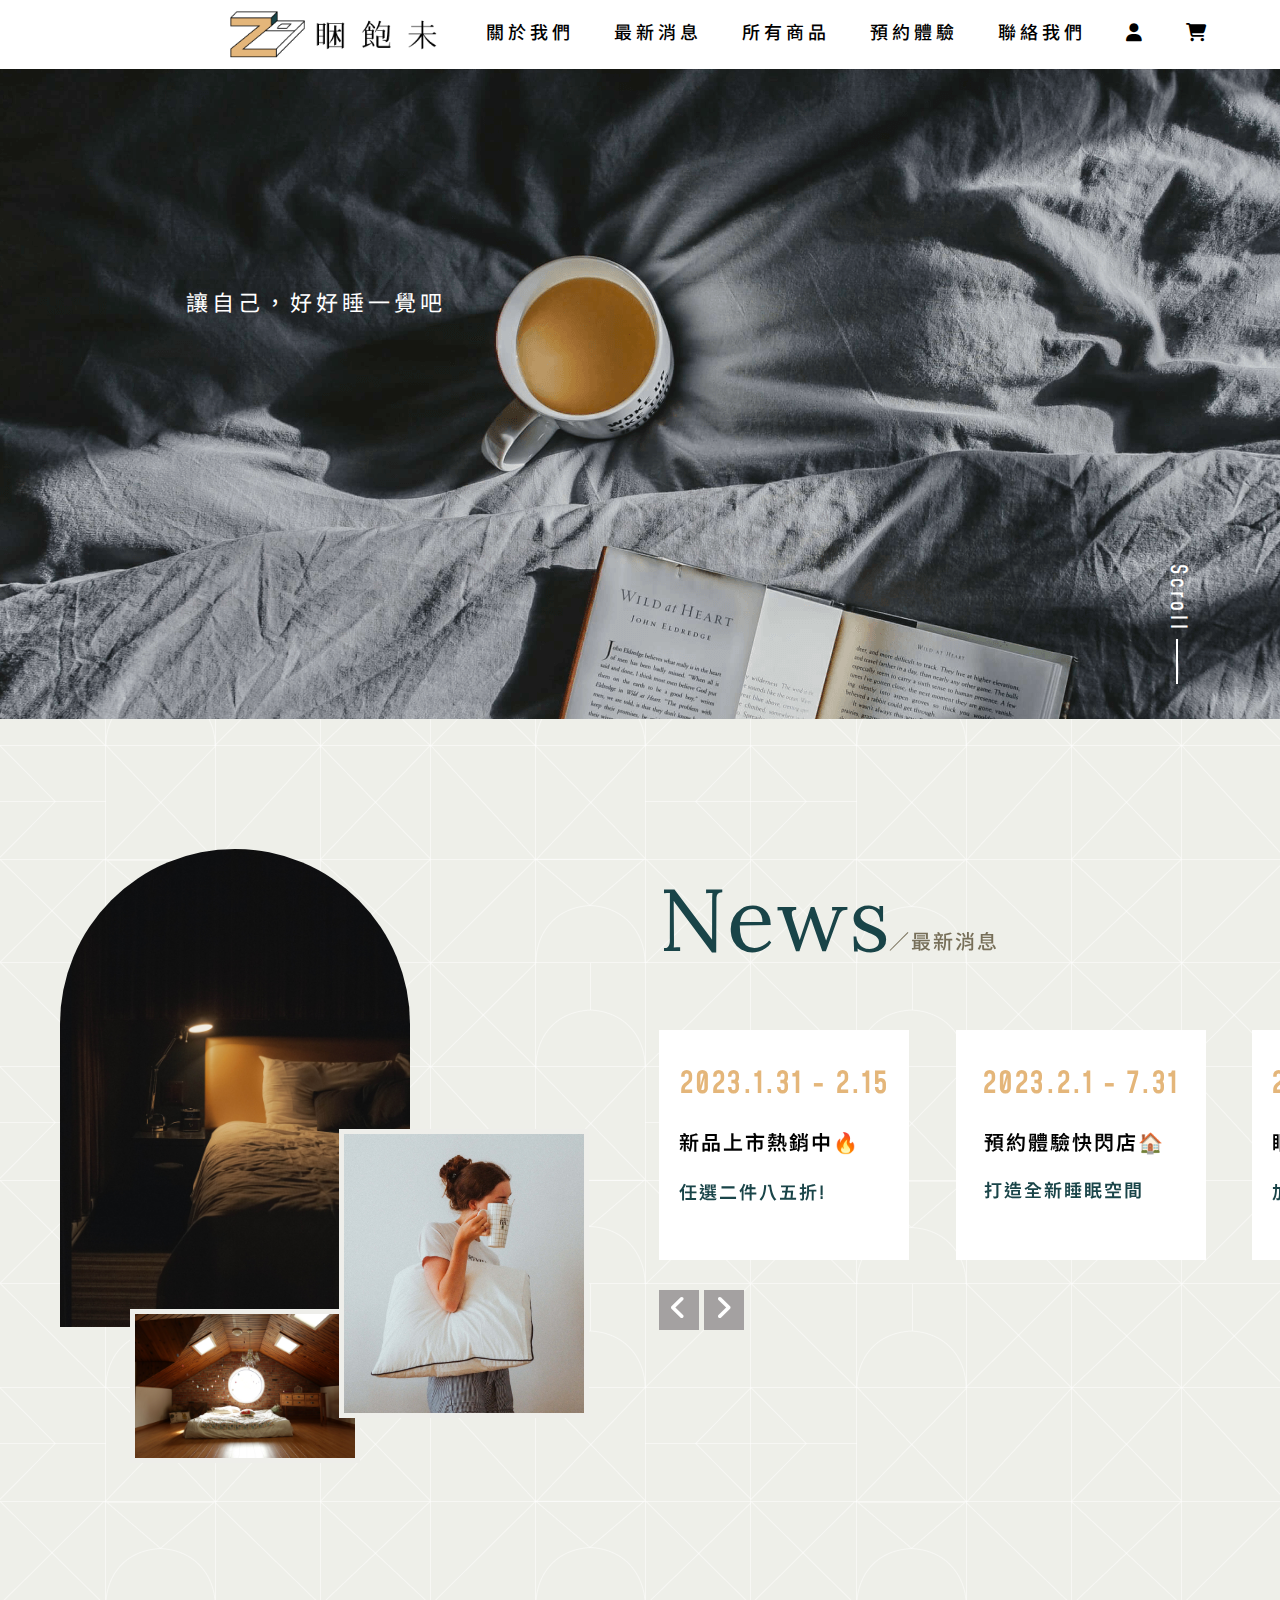
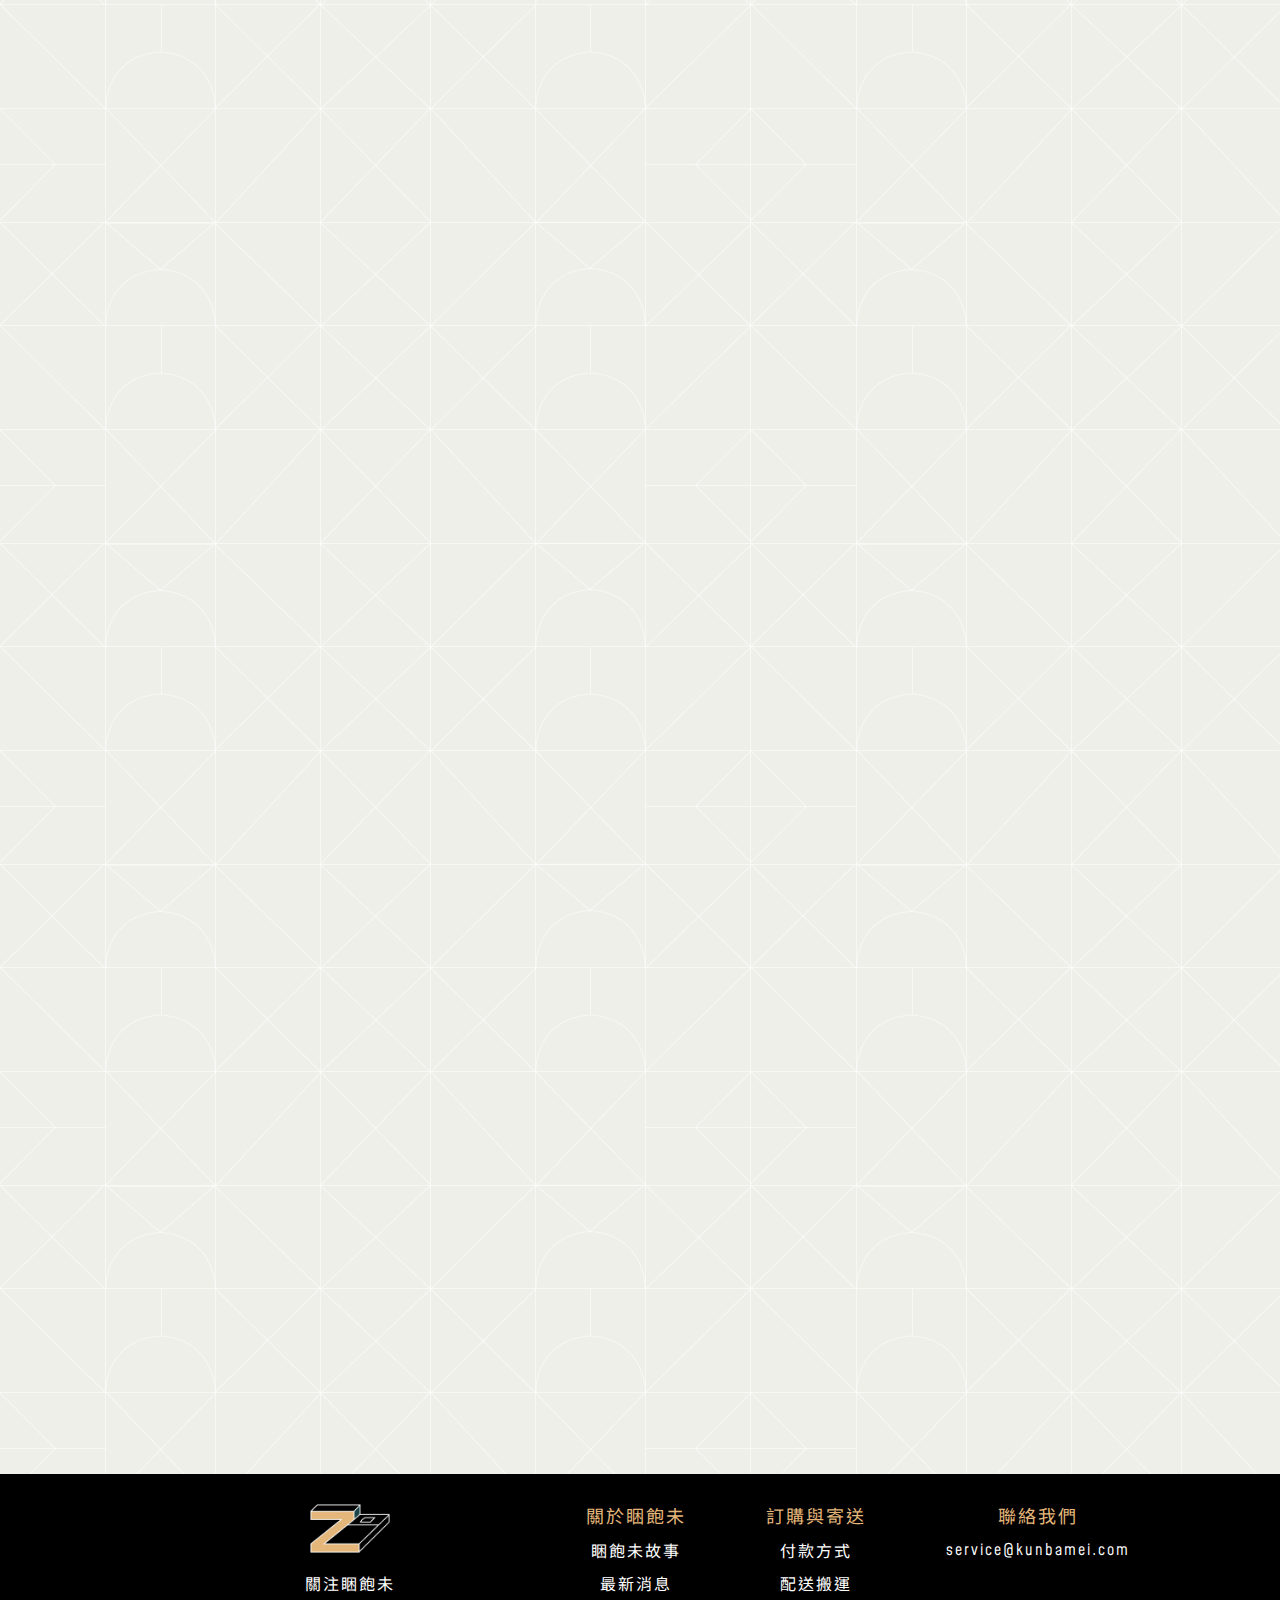
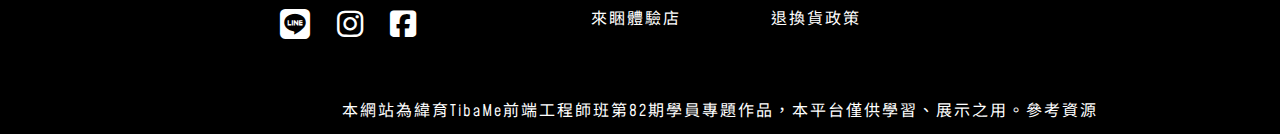
==== commit 7c228005: "RWD p.1~5" ====
--- a/index.html
+++ b/index.html
@@ -41,8 +41,17 @@
                         <li>
                             <a href="news.html">最新消息</a>
                         </li>
-                        <li>
+                        <li class="products_menu">
                             <a href="products.html">所有商品</a>
+                            <ol>
+                                <li><a href="#">躺的<i class="fa-solid fa-angle-right"></i></a></li>
+                                <li><a href="#">穿的<i class="fa-solid fa-angle-right"></i></a></li>
+                                <li><a href="#">用的<i class="fa-solid fa-angle-right"></i></a></li>
+                            </ol>
+                            <span style="border-right: 1px solid #fff;"><a href="#">躺的</a></span> 
+                            <span style="border-right: 1px solid #fff;"><a href="#">穿的</a></span> 
+                            <span><a href="#">用的</a></span>
+
                         </li>
                         <li>
                             <a href="reservation.html">預約體驗</a>
@@ -104,7 +113,7 @@
                     <h2>／最新消息</h2>
                     <div class="swiper">
                         <div class="swiper-wrapper">
-                            <div class="swiper-slide aaa" data-swiper-autoplay="5000">
+                            <div class="swiper-slide" data-swiper-autoplay="5000">
                                 <ul>
                                     <li>
                                         <a href="news.html">
@@ -342,6 +351,8 @@
 
     <script src="https://unpkg.com/aos@2.3.1/dist/aos.js"></script>
     <script src="js/swiper-bundle.min.js"></script>
+    <script src="js/index.js"></script>
+    <script src="./js/jquery-3.6.3.js"></script>
     <script>
         AOS.init();
 
@@ -354,38 +365,18 @@
                 nextEl: ".arrow_button_next",
                 prevEl: ".arrow_button_prev",
             },
-            // breakpoints: {
-            //   1: {
-            //     slidesPerView: 1,
-            //     centeredSlides: false,
-            //     spaceBetween: 5,
-            //   },
-            //   992: {
-            //     slidesPerView: 3,
-            //     spaceBetween: 20,
-            //     centeredSlides: false,
-            //   },
-            // }
+            breakpoints: { 
+                320: {  //當螢幕寬度大於等於320
+                slidesPerView: 1,
+                spaceBetween: 10
+                },
+                1280: {  //當螢幕寬度大於等於1280
+                    slidesPerView: 3,
+                    spaceBetween: 30
+                }
+            }
         }) 
 
-        //contact 彈窗
-        let contactbox_el = document.getElementById("contactbox");
-        let btn_modal = document.getElementsByClassName("btn_modal")[0];
-        btn_modal.addEventListener("click", function(){
-            contactbox_el.classList.remove("none");
-        });
-        let btn_modal_close = document.getElementsByClassName("btn_modal_close")[0];
-        btn_modal_close.addEventListener("click", function(){
-            confirm('發送成功');
-            contactbox_el.classList.add("none");
-        }); 
-        contactbox_el.addEventListener("click", function(){
-            this.classList.add("none");
-        });
-        // 點擊 contactbox 中的白色區域，不會關掉 modal
-        contactbox_el.querySelector("article").addEventListener("click", function(e){
-            e.stopPropagation();
-        });
     </script>
 
 </body>
--- a/css/all.css
+++ b/css/all.css
@@ -61,12 +61,7 @@
     margin-right: 40px;
 }
 
-nav ul li:nth-child(5){
-    /* margin-right: 70px; */
-}
-nav ul li:nth-child(6){
-    /* margin-right: 30px; */
-}
+
 nav ul li:nth-child(7){
     margin-right: 70px;
 }
@@ -86,6 +81,58 @@
     color: #E4B67A;
 }
 
+/* --子選單--- */
+.products_menu ol{
+    position: absolute;
+    z-index: 10;
+    width: 100px;
+    background-color: #fff;
+  
+    display: none;
+}
+
+
+.products_menu ol li{
+    margin: 0;
+    padding: 0 10px;
+}
+
+.products_menu ol li:hover{
+    background-color: #194448;
+    color: white;
+}
+
+.products_menu ol li:hover a{
+    color: white;
+}
+
+.products_menu ol li a{
+    display: inline-block;
+    line-height: 50px;
+}
+
+.products_menu ol li a .fa-angle-right{
+    padding-left: 20px;
+} 
+
+/* RWD 子選單 css*/
+.menu li span{
+    display: none;
+    margin-bottom: 10px;
+}
+
+.menu li span a{
+    line-height: 30px;
+    padding: 0 10px;
+}
+
+
+/* hover & show */
+.products_menu:hover ol{
+    display: block;
+}
+  
+
 /* header end */
 
 /* contact */
@@ -245,6 +292,9 @@
 
     /* header */
 
+    header{
+        min-width: auto;
+    }
 
     .header_wrap{
         min-width: auto;
@@ -352,7 +402,7 @@
         left: 0; 
         /* 從左邊滑入 */
         z-index: 1;
-        transition: all .6s;
+        transition: all .3s;
         overflow: hidden;
     }
 
@@ -381,6 +431,36 @@
     }
 
 
+    /* 所有商品的子選單取消出現 */
+    .products_menu:hover ol{
+        display: none;
+    }
+    .products_menu ol{
+        display: none;
+        /* background-color: transparent; */
+    }
+    .products_menu ol li{
+        display: none;
+    }
+    
+    .products_menu ol li:hover{
+        display: none;
+    }
+    
+    .products_menu ol li:hover a{
+        display: none;
+    }
+    
+    .products_menu ol li a{
+        display: none;
+    }
+    
+    .products_menu ol li a .fa-angle-right{
+        display: none;
+    } 
+    
+    
+
     /* contact */
     #contactbox article{
         width: 80%;
--- a/css/index.css
+++ b/css/index.css
@@ -611,8 +611,7 @@
 
     .news_right{
         padding-top: 0;
-        /* overflow: hidden; */
-        /* position: static; */
+        margin: 0px 60px;
     }
     .news_area .newsimg .img_bottom{
         max-width: 100%;
@@ -648,12 +647,18 @@
         font-size: 14px;
         padding-top: 48px;
     }
+
+
+    /* swiper */
     .swiper{
-        /* width: 100%; */
-        /* width: calc(100% - 20px); */
-    }
-    .swiper-wrapper{}
-
+        width: 100%;
+    }
+
+    .swiper .swiper-slide a img{
+        width: 80%;
+    }
+
+    
     .news_right ul{
         padding-top: 20px;
     }
@@ -704,6 +709,7 @@
         flex-direction: column;
         width: auto;
     }
+
     .about_left{
         flex-basis: auto;
         overflow: initial;
@@ -713,14 +719,14 @@
     .about_left h1{
         font-size: 42px;
         font-weight: 500;
-        padding: 30px 0 0 20px;
+        /* padding: 30px 0 0 20px; */
     }
 
     .about_left h2{
         position: static;
         float: none;
         font-size: 14px;
-        padding-top: 62px;
+        padding-top: 72px;
       
     }
 
@@ -737,14 +743,17 @@
         width: 100%;
         text-align: center;
     }
+
     .about_right .top{
         display: none;
     }
+
     .about_right p{
         font-size: 16px;
         letter-spacing: 3px;
         margin-right: 0;
     }
+    
     .about_right .bottom{
         display: none;
     }
@@ -764,24 +773,29 @@
         text-align: center;
         padding-bottom: 70px;
     }
+
     .top_block{
         margin: 30px 0 0 0;
         float: left;
     }
+
     .top_block h1{
         font-size: 36px;
         font-weight: 500;
         padding: 0 0 0 20px;
     }
+
     .top_block h2{
         font-size: 14px;
         padding-right: 68px;
         padding-top: 16px;
     }
+
     .bestsell_area ul{
         flex-direction: column;
         padding: 0;
     }
+    
     .bestsell_area li{
         margin: 30px auto;
     }
